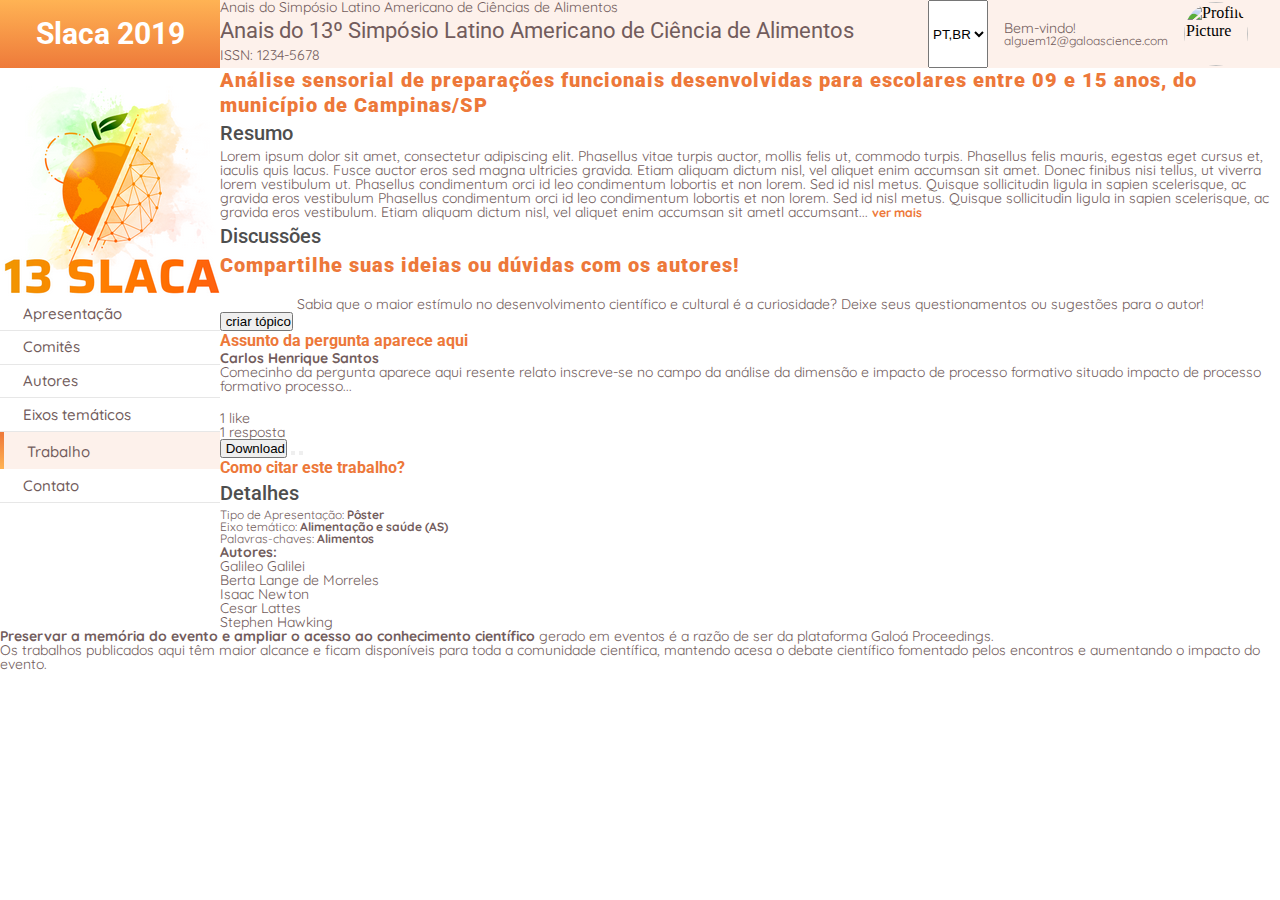
==== side.html @ 5ee7acf3 "Html ready" ====
<html lang="pt">
<head>
    <meta charset="UTF-8">
    <meta http-equiv="X-UA-Compatible" content="IE=edge">
    <meta name="viewport" content="width=device-width, initial-scale=1.0">
    <link rel="stylesheet" href="style.css" type="text/css">
    <link rel="stylesheet" href="reset.css" type="text/css">
    <title>Chuva</title>
</head>
    <body>
        <section id="principal">
            <section id="side-navigation">
                <div id="logo-section">
                    <h1>Slaca 2019</h1>
                </div>
                <div>
                    <img src="slaca.png" alt="">
                </div>
                <ul id="links">
                    <li>Apresentação</li>
                    <li>Comitês</li>
                    <li>Autores</li>
                    <li>Eixos temáticos</li>
                    <li class="active">Trabalho</li>
                    <li>Contato</li>
                </ul>
            </section>

            <section>
                <nav>
                    <div>
                        <p class="grey-text">Anais do Simpósio Latino Americano de Ciências de Alimentos</p>
                        <h4 id="grey-title">Anais do 13º Simpósio Latino Americano de Ciência de Alimentos </h4>
                        <p class="grey-text">ISSN: 1234-5678</p>
                    </div>
                    <div id="user-info-section">
                        <select name="language-picker">
                            <option lang="pt" value="portuguese" selected>PT,BR</option>
                        </select>
                        <div id="infos">
                            <div>
                                <p class="grey-text">Bem-vindo!</p>
                                <small class="grey-text">alguem12@galoascience.com</small>
                            </div>
                            <div id="circle-image">
                                <img src="https://s3-alpha-sig.figma.com/img/dd4d/7489/333e944668ee350c3f8ececc8f76b048?Expires=1652659200&Signature=RCFaG8rIHKudk1LD6th6hBcn~X1WgyEE9TH0EqgZoF48ToDa0~J83BzKD5HPuqg1~KaNVWSqBkyva5I3sfF5PxCGH5B~xmxQ2IVZ1B1LKY2iM2a1AMV6XFd1gkvVTqZ2ppUhvpx3GzUxaCPKJvr4rSSzP-p-msGPECpuj5y-3YnkxJAizdBmgZj8U2qpencqKk9C47RmZqo97eRrS3S3TBZnRIRaUnsLslokS05nYxHWKmu~3ui791wq192YRaHtxypFul2NJ~AzRrC1VV6g6JtFsfOgRLnKmL~5ZGyH4k-FDtWwi1Kz9bkM~YOTTIiRC0tS1gxhKQvBam-wLzNWdg__&Key-Pair-Id=APKAINTVSUGEWH5XD5UA" alt="Profile Picture">
                            </div>
                        </div>
                </nav>

                <div>
                    <div>
                        <h2 class="orange-title">Análise sensorial de preparações funcionais desenvolvidas para escolares entre 09 e 15 anos, do município de Campinas/SP </h2>
                        <img src="https://s3-alpha-sig.figma.com/img/5bfb/31cb/42637d3b5568ea4df9235ef41b8fbf5b?Expires=1652659200&Signature=bIimAgO9sM8c5Ao~BZ5QmlGsdFzofyASsxr2kg1~Ow8Ftk96WzGRBrRIrTyOg91Gpg1Snb2BAoHhdidbtYNhFkmpvrMM328KKvy5Ursnh45Ah5PmCYs2LAKT1~zkpzAFg4sC6F0RpvaMnOTsy36Q5fD4OnFmc0C9CSqI9EeqJzS0QJjyOZwWQCYvgDs5YDy7im2WYgPfkhr6shGxy43gZxwcKU2-GasWmyEKr4v3J71Rq9rfQJx08GDDwKSaf8q16pIWdD4~xxpH6lY3GE-za81oAPcwx4NgvT2LC59vY2PdJ8ZtnHU98xJKhxwGp10ENDAeQuhbuRmDfapHCWAZMw__&Key-Pair-Id=APKAINTVSUGEWH5XD5UA" alt="">
                    </div>
                    <div id="resume-component">
                        <div>
                            <h3 class="big-grey-text">Resumo</h3>
                        </div>
                        <p class="grey-text">Lorem ipsum dolor sit amet, consectetur adipiscing elit. Phasellus vitae turpis auctor, mollis felis ut, commodo turpis. Phasellus felis mauris, egestas eget cursus et, iaculis quis lacus. Fusce auctor eros sed magna ultricies gravida. Etiam aliquam dictum nisl, vel aliquet enim accumsan sit amet. Donec finibus nisi tellus, ut viverra lorem vestibulum ut.  Phasellus condimentum orci id leo condimentum lobortis et non lorem. Sed id nisl metus. Quisque sollicitudin ligula in sapien scelerisque, ac gravida eros vestibulum Phasellus condimentum orci id leo condimentum lobortis et non lorem. Sed id nisl metus. Quisque sollicitudin ligula in sapien scelerisque, ac gravida eros vestibulum.  Etiam aliquam dictum nisl, vel aliquet enim accumsan sit ametl accumsant... <strong id="see-more">ver mais</strong></p>
                    </div>
                    <div id="discussion-component">
                        <div>
                            <h3 class="big-grey-text">Discussões</h3>
                        </div>
                        <div>
                            <h2 class="orange-title">Compartilhe suas ideias ou dúvidas com os autores!</h2>
                            <div>
                                <img src="" alt="">
                                <img src="" alt="">
                                <img src="" alt="">
                            </div>
                            <p class="grey-text">Sabia que o maior estímulo no desenvolvimento científico e cultural é a curiosidade? Deixe seus questionamentos ou sugestões para o autor!</p>
                        </div>
                        <button>
                            <img src="" alt="">
                            criar tópico
                        </button>
                    </div>
                    <div>
                        <h2 class="orange-text">Assunto da pergunta aparece aqui</h2>
                        <strong class="grey-text bold">Carlos Henrique Santos</strong>
                        <p class="grey-text">Comecinho da pergunta aparece aqui resente relato inscreve-se no campo da análise da dimensão e impacto de processo formativo situado impacto de processo formativo processo...</p>
                        <div>
                            <img src="" alt="">
                            <img src="" alt="">
                            <p class="grey-text">1 like</p>
                            <p class="grey-text">1 resposta</p>
                        </div>
                    </div>
                </div>

                <div>
                    <div>
                        <button>
                            <img src="" alt="">
                            Download
                        </button>
                        <button><img src="" alt=""></button>
                        <button><img src="" alt=""></button>
                    </div>
                    <h6 class="orange-text">Como citar este trabalho?</h6>
                    <div id="details-component">
                        <div>
                            <h2 class="big-grey-text">Detalhes</h2>
                        </div>
                        <div>
                            <p class="grey-text small">Tipo de Apresentação: <strong>Pôster</strong></p>
                            <p class="grey-text small">Eixo temático: <strong>Alimentação e saúde (AS)</strong></p>
                            <p class="grey-text small">Palavras-chaves: <strong>Alimentos</strong></p>
                            <h5 class="grey-text bold">Autores:</h5>
                            <p class="grey-text">Galileo Galilei</p>
                            <p class="grey-text">Berta Lange  de Morreles</p>
                            <p class="grey-text">Isaac Newton</p>
                            <p class="grey-text">Cesar Lattes</p>
                            <p class="grey-text">Stephen Hawking</p>
                        </div>
                    </div>
                </div>

            </section>

        </section>

        <footer>
            <div>
                <div>
                    <img src="" alt="">
                </div>
                <div>
                    <p class="grey-text"><strong>Preservar a memória do evento e ampliar o acesso ao conhecimento científico</strong> gerado em eventos é a razão de ser da plataforma Galoá Proceedings.</p>
                    <p class="grey-text">Os trabalhos publicados aqui têm maior alcance e ficam disponíveis para toda a comunidade científica, mantendo acesa o debate científico fomentado pelos encontros e aumentando o impacto  do evento.</p>
                </div>
            </div>
        </footer>

    </body>
</html>
---- style.css ----
@import url("https://fonts.googleapis.com/css2?family=Roboto:wght@300;400;500;700;900&display=swap");
@import url("https://fonts.googleapis.com/css2?family=Quicksand:wght@300;400;500;700;900&display=swap");
* {
  margin: 0;
  padding: 0;
  -webkit-box-sizing: border-box;
          box-sizing: border-box;
}

#grey-title {
  font-family: "Roboto", sans-serif;
  font-weight: 400;
  font-size: 1.375em;
  line-height: 1.5625em;
  color: #725C5C;
}

.orange-title {
  font-family: "Roboto", sans-serif;
  font-weight: 900;
  font-size: 1.25em;
  line-height: 125%;
  color: #ED7839;
  letter-spacing: 0.05em;
}

.orange-text {
  font-family: "Roboto", sans-serif;
  font-weight: 700;
  font-size: 1em;
  line-height: 1.25em;
  color: #ED7839;
}

.grey-text {
  font-family: "Quicksand", sans-serif;
  font-weight: 400;
  font-size: 0.875em;
  line-height: 1em;
  color: #725C5C;
}

.bold {
  font-weight: 700;
}

.small {
  font-size: 0.75em;
}

.big-grey-text {
  font-family: "Roboto", sans-serif;
  font-weight: 500;
  font-size: 1.25em;
  line-height: 1.5625em;
  color: #4E4E4E;
}

#see-more {
  font-family: "Quicksand", sans-serif;
  font-weight: 700;
  font-size: 0.875em;
  line-height: 1.3125em;
  color: #ED7839;
}

#discussion-component p {
  line-height: 1.1875em;
  text-align: center;
}

#logo-section {
  display: -webkit-box;
  display: -ms-flexbox;
  display: flex;
  -webkit-box-pack: center;
      -ms-flex-pack: center;
          justify-content: center;
  -webkit-box-align: center;
      -ms-flex-align: center;
          align-items: center;
  width: 13.75em;
  height: 4.25em;
  background: #ffb354;
  background: -webkit-gradient(linear, left top, left bottom, from(#ffb354), to(#ee7a3a));
  background: linear-gradient(180deg, #ffb354 0%, #ee7a3a 100%);
  padding: 0 1.5em;
}

#logo-section h1 {
  font-family: "Roboto", sans-serif;
  font-weight: 700;
  font-size: 1.875em;
  line-height: 2.1875em;
  color: #fff;
}

nav {
  display: -webkit-box;
  display: -ms-flexbox;
  display: flex;
  -webkit-box-pack: justify;
      -ms-flex-pack: justify;
          justify-content: space-between;
  height: 4.25em;
  padding-right: 2em;
  background: #FDF1EB;
}

nav #user-info-section {
  display: -webkit-box;
  display: -ms-flexbox;
  display: flex;
}

nav #user-info-section #infos {
  display: -webkit-box;
  display: -ms-flexbox;
  display: flex;
  -webkit-box-align: center;
      -ms-flex-align: center;
          align-items: center;
}

nav #user-info-section #infos div:first-child {
  margin: 0 1em;
}

nav #user-info-section small {
  font-size: 0.75em;
  line-height: 0.9375em;
}

#principal {
  display: -webkit-box;
  display: -ms-flexbox;
  display: flex;
}

#side-navigation {
  display: -webkit-box;
  display: -ms-flexbox;
  display: flex;
  -webkit-box-orient: vertical;
  -webkit-box-direction: normal;
      -ms-flex-direction: column;
          flex-direction: column;
  width: 13.75em;
}

#side-navigation #links {
  display: -webkit-box;
  display: -ms-flexbox;
  display: flex;
  -webkit-box-orient: vertical;
  -webkit-box-direction: normal;
      -ms-flex-direction: column;
          flex-direction: column;
}

#side-navigation #links li {
  font-family: "Quicksand", sans-serif;
  font-weight: 500;
  font-size: 0.9375em;
  line-height: 1.1875em;
  color: #725C5C;
  border-bottom: 0.125em solid #E7E7E7;
  padding-top: .5em;
  padding-bottom: .5em;
  padding-left: 1.5em;
  cursor: pointer;
}

#side-navigation #links .active {
  border-left-width: 0.3125em;
  border-right-width: 0;
  border-style: solid;
  -o-border-image: linear-gradient(to top, #ffb354, #ee7a3a) 1 100%;
     border-image: -webkit-gradient(linear, left bottom, left top, from(#ffb354), to(#ee7a3a)) 1 100%;
     border-image: linear-gradient(to top, #ffb354, #ee7a3a) 1 100%;
  background: #FDF1EB;
}

#circle-image img {
  width: 4em;
  height: 4em;
  border-radius: 50%;
}
/*# sourceMappingURL=style.css.map */
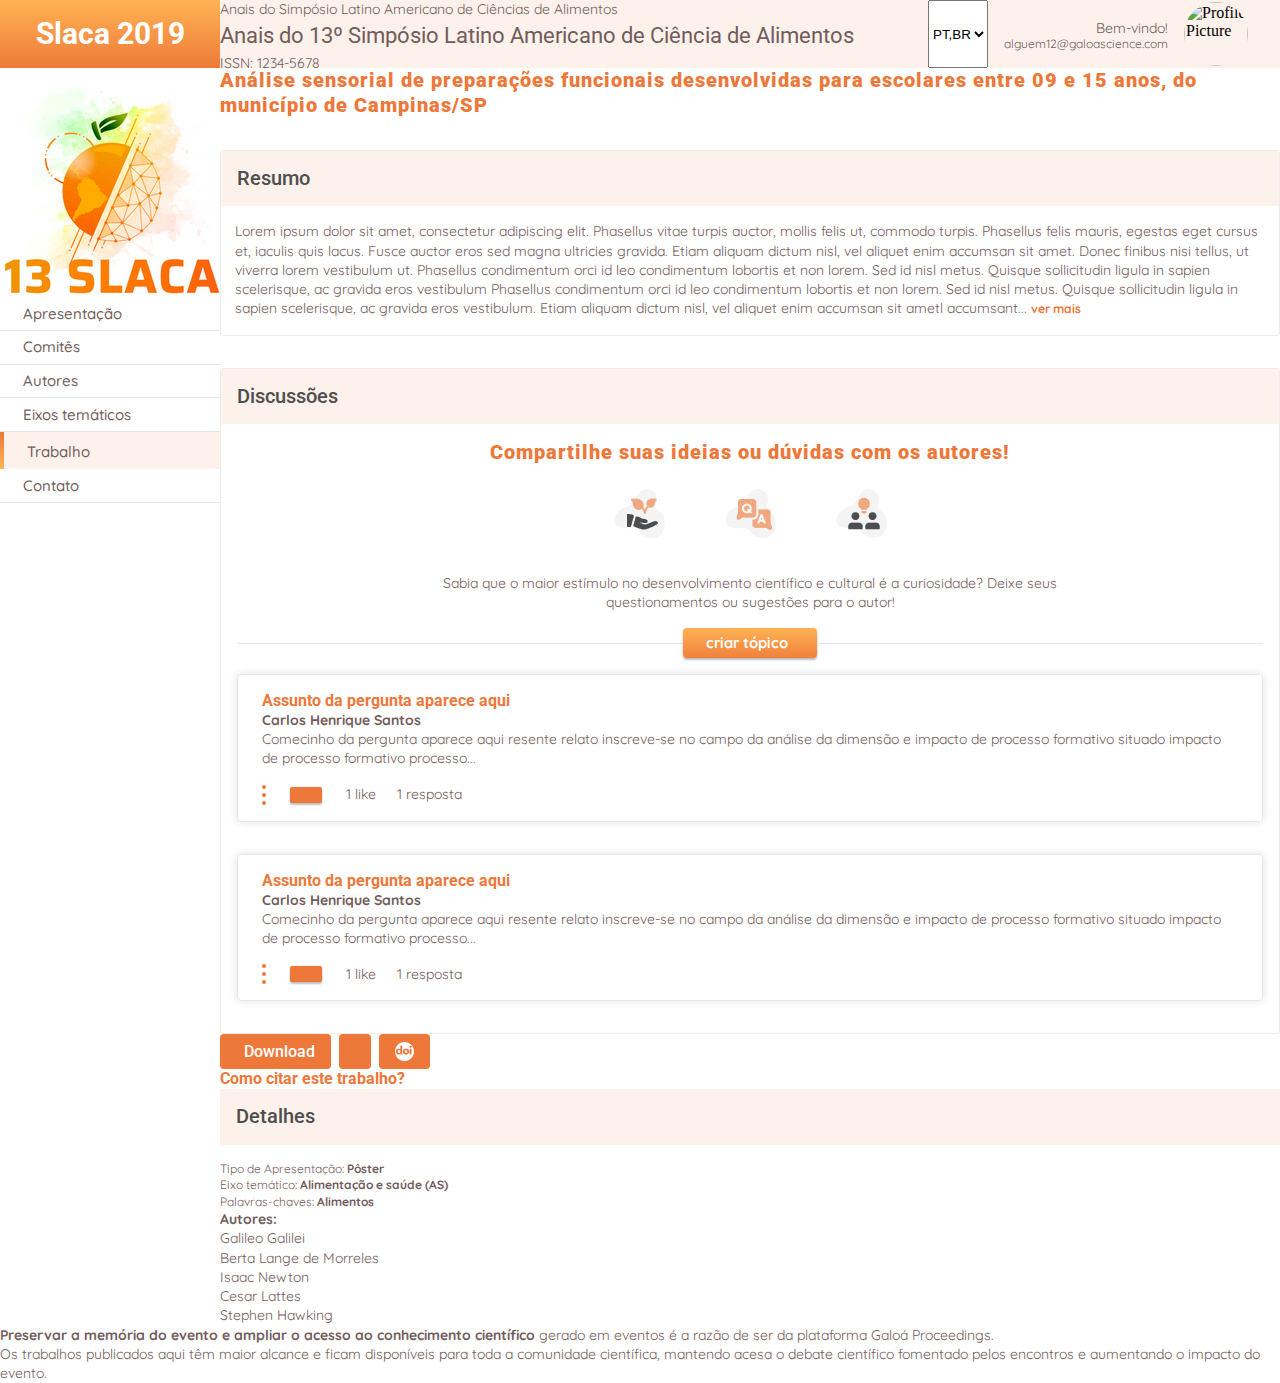
==== commit c332dd29: "Images" ====
--- a/side.html
+++ b/side.html
@@ -5,6 +5,7 @@
     <meta name="viewport" content="width=device-width, initial-scale=1.0">
     <link rel="stylesheet" href="style.css" type="text/css">
     <link rel="stylesheet" href="reset.css" type="text/css">
+    <script src="https://kit.fontawesome.com/a374591c01.js" crossorigin="anonymous"></script>
     <title>Chuva</title>
 </head>
     <body>
@@ -48,72 +49,100 @@
                         </div>
                 </nav>
 
-                <div>
+                <div id="body-section">
                     <div>
-                        <h2 class="orange-title">Análise sensorial de preparações funcionais desenvolvidas para escolares entre 09 e 15 anos, do município de Campinas/SP </h2>
-                        <img src="https://s3-alpha-sig.figma.com/img/5bfb/31cb/42637d3b5568ea4df9235ef41b8fbf5b?Expires=1652659200&Signature=bIimAgO9sM8c5Ao~BZ5QmlGsdFzofyASsxr2kg1~Ow8Ftk96WzGRBrRIrTyOg91Gpg1Snb2BAoHhdidbtYNhFkmpvrMM328KKvy5Ursnh45Ah5PmCYs2LAKT1~zkpzAFg4sC6F0RpvaMnOTsy36Q5fD4OnFmc0C9CSqI9EeqJzS0QJjyOZwWQCYvgDs5YDy7im2WYgPfkhr6shGxy43gZxwcKU2-GasWmyEKr4v3J71Rq9rfQJx08GDDwKSaf8q16pIWdD4~xxpH6lY3GE-za81oAPcwx4NgvT2LC59vY2PdJ8ZtnHU98xJKhxwGp10ENDAeQuhbuRmDfapHCWAZMw__&Key-Pair-Id=APKAINTVSUGEWH5XD5UA" alt="">
-                    </div>
-                    <div id="resume-component">
                         <div>
-                            <h3 class="big-grey-text">Resumo</h3>
+                            <h2 class="orange-title">Análise sensorial de preparações funcionais desenvolvidas para escolares entre 09 e 15 anos, do município de Campinas/SP </h2>
+                            <img src="https://s3-alpha-sig.figma.com/img/5bfb/31cb/42637d3b5568ea4df9235ef41b8fbf5b?Expires=1652659200&Signature=bIimAgO9sM8c5Ao~BZ5QmlGsdFzofyASsxr2kg1~Ow8Ftk96WzGRBrRIrTyOg91Gpg1Snb2BAoHhdidbtYNhFkmpvrMM328KKvy5Ursnh45Ah5PmCYs2LAKT1~zkpzAFg4sC6F0RpvaMnOTsy36Q5fD4OnFmc0C9CSqI9EeqJzS0QJjyOZwWQCYvgDs5YDy7im2WYgPfkhr6shGxy43gZxwcKU2-GasWmyEKr4v3J71Rq9rfQJx08GDDwKSaf8q16pIWdD4~xxpH6lY3GE-za81oAPcwx4NgvT2LC59vY2PdJ8ZtnHU98xJKhxwGp10ENDAeQuhbuRmDfapHCWAZMw__&Key-Pair-Id=APKAINTVSUGEWH5XD5UA" alt="">
                         </div>
-                        <p class="grey-text">Lorem ipsum dolor sit amet, consectetur adipiscing elit. Phasellus vitae turpis auctor, mollis felis ut, commodo turpis. Phasellus felis mauris, egestas eget cursus et, iaculis quis lacus. Fusce auctor eros sed magna ultricies gravida. Etiam aliquam dictum nisl, vel aliquet enim accumsan sit amet. Donec finibus nisi tellus, ut viverra lorem vestibulum ut.  Phasellus condimentum orci id leo condimentum lobortis et non lorem. Sed id nisl metus. Quisque sollicitudin ligula in sapien scelerisque, ac gravida eros vestibulum Phasellus condimentum orci id leo condimentum lobortis et non lorem. Sed id nisl metus. Quisque sollicitudin ligula in sapien scelerisque, ac gravida eros vestibulum.  Etiam aliquam dictum nisl, vel aliquet enim accumsan sit ametl accumsant... <strong id="see-more">ver mais</strong></p>
-                    </div>
-                    <div id="discussion-component">
-                        <div>
-                            <h3 class="big-grey-text">Discussões</h3>
+                        <div class="topic-container">
+                            <div class="title-background">
+                                <h3 class="big-grey-text">Resumo</h3>
+                            </div>
+                            <p class="grey-text resume-padding">Lorem ipsum dolor sit amet, consectetur adipiscing elit. Phasellus vitae turpis auctor, mollis felis ut, commodo turpis. Phasellus felis mauris, egestas eget cursus et, iaculis quis lacus. Fusce auctor eros sed magna ultricies gravida. Etiam aliquam dictum nisl, vel aliquet enim accumsan sit amet. Donec finibus nisi tellus, ut viverra lorem vestibulum ut.  Phasellus condimentum orci id leo condimentum lobortis et non lorem. Sed id nisl metus. Quisque sollicitudin ligula in sapien scelerisque, ac gravida eros vestibulum Phasellus condimentum orci id leo condimentum lobortis et non lorem. Sed id nisl metus. Quisque sollicitudin ligula in sapien scelerisque, ac gravida eros vestibulum.  Etiam aliquam dictum nisl, vel aliquet enim accumsan sit ametl accumsant... <strong id="see-more">ver mais</strong></p>
                         </div>
-                        <div>
-                            <h2 class="orange-title">Compartilhe suas ideias ou dúvidas com os autores!</h2>
+                        <div class="topic-container discussion">
+                            <div class="title-background">
+                                <h3 class="big-grey-text">Discussões</h3>
+                            </div>
                             <div>
-                                <img src="" alt="">
-                                <img src="" alt="">
-                                <img src="" alt="">
+                                <h2 class="orange-title">Compartilhe suas ideias ou dúvidas com os autores!</h2>
+                                <div id="share-images">
+                                    <img src="icone1.png" alt="">
+                                    <img src="icone2.png" alt="">
+                                    <img src="icone3.png" alt="">
+                                </div>
+                                <p class="grey-text">Sabia que o maior estímulo no desenvolvimento científico e cultural é a curiosidade? Deixe seus questionamentos ou sugestões para o autor!</p>
                             </div>
-                            <p class="grey-text">Sabia que o maior estímulo no desenvolvimento científico e cultural é a curiosidade? Deixe seus questionamentos ou sugestões para o autor!</p>
-                        </div>
-                        <button>
-                            <img src="" alt="">
-                            criar tópico
-                        </button>
-                    </div>
-                    <div>
-                        <h2 class="orange-text">Assunto da pergunta aparece aqui</h2>
-                        <strong class="grey-text bold">Carlos Henrique Santos</strong>
-                        <p class="grey-text">Comecinho da pergunta aparece aqui resente relato inscreve-se no campo da análise da dimensão e impacto de processo formativo situado impacto de processo formativo processo...</p>
-                        <div>
-                            <img src="" alt="">
-                            <img src="" alt="">
-                            <p class="grey-text">1 like</p>
-                            <p class="grey-text">1 resposta</p>
+                            <div id="button-divider">
+                                <div></div>
+                                <button>
+                                    <i class="fa-solid fa-plus icon" style="margin-right: .5em;"></i>
+                                    criar tópico
+                                </button>
+                                <div></div>
+                            </div>
+
+                            <div class="ask-box">
+                                <h2 class="orange-text">Assunto da pergunta aparece aqui</h2>
+                                <strong class="grey-text bold">Carlos Henrique Santos</strong>
+                                <p class="grey-text">Comecinho da pergunta aparece aqui resente relato inscreve-se no campo da análise da dimensão e impacto de processo formativo situado impacto de processo formativo processo...</p>
+                                <div class="actions-buttons">
+                                    <div class="dots">
+                                        <div></div>
+                                        <div></div>
+                                        <div></div>
+                                    </div>
+                                    <button class="orange-button shadow"><i class="fa-solid fa-heart icon"></i></button>
+                                    <p class="grey-text">1 like</p>
+                                    <p class="grey-text">1 resposta</p>
+                                </div>
+                            </div>
+
+                            <div class="ask-box">
+                                <h2 class="orange-text">Assunto da pergunta aparece aqui</h2>
+                                <strong class="grey-text bold">Carlos Henrique Santos</strong>
+                                <p class="grey-text">Comecinho da pergunta aparece aqui resente relato inscreve-se no campo da análise da dimensão e impacto de processo formativo situado impacto de processo formativo processo...</p>
+                                <div class="actions-buttons">
+                                    <div class="dots">
+                                        <div></div>
+                                        <div></div>
+                                        <div></div>
+                                    </div>
+                                    <button class="orange-button shadow"><i class="fa-solid fa-heart icon"></i></button>
+                                    <p class="grey-text">1 like</p>
+                                    <p class="grey-text">1 resposta</p>
+                                </div>
+                            </div>
+
                         </div>
                     </div>
-                </div>
 
-                <div>
-                    <div>
-                        <button>
-                            <img src="" alt="">
-                            Download
-                        </button>
-                        <button><img src="" alt=""></button>
-                        <button><img src="" alt=""></button>
-                    </div>
-                    <h6 class="orange-text">Como citar este trabalho?</h6>
-                    <div id="details-component">
+                    <div id="details-section">
                         <div>
-                            <h2 class="big-grey-text">Detalhes</h2>
+                            <button class="orange-button">
+                                <i class="fa-solid fa-download icon" style="margin-right: .5em;"></i>
+                                Download
+                            </button>
+                            <button class="orange-button"><i class="fa-solid fa-star icon"></i></button>
+                            <button class="orange-button"><img src="doi.png" alt=""></button>
                         </div>
-                        <div>
-                            <p class="grey-text small">Tipo de Apresentação: <strong>Pôster</strong></p>
-                            <p class="grey-text small">Eixo temático: <strong>Alimentação e saúde (AS)</strong></p>
-                            <p class="grey-text small">Palavras-chaves: <strong>Alimentos</strong></p>
-                            <h5 class="grey-text bold">Autores:</h5>
-                            <p class="grey-text">Galileo Galilei</p>
-                            <p class="grey-text">Berta Lange  de Morreles</p>
-                            <p class="grey-text">Isaac Newton</p>
-                            <p class="grey-text">Cesar Lattes</p>
-                            <p class="grey-text">Stephen Hawking</p>
+                        <h6 class="orange-text">Como citar este trabalho?</h6>
+                        <div id="details-component">
+                            <div class="title-background">
+                                <h2 class="big-grey-text">Detalhes</h2>
+                            </div>
+                            <div>
+                                <p class="grey-text small">Tipo de Apresentação: <strong>Pôster</strong></p>
+                                <p class="grey-text small">Eixo temático: <strong>Alimentação e saúde (AS)</strong></p>
+                                <p class="grey-text small">Palavras-chaves: <strong>Alimentos</strong></p>
+                                <h5 class="grey-text bold">Autores:</h5>
+                                <p class="grey-text">Galileo Galilei</p>
+                                <p class="grey-text">Berta Lange  de Morreles</p>
+                                <p class="grey-text">Isaac Newton</p>
+                                <p class="grey-text">Cesar Lattes</p>
+                                <p class="grey-text">Stephen Hawking</p>
+                            </div>
                         </div>
                     </div>
                 </div>
--- a/style.css
+++ b/style.css
@@ -36,7 +36,7 @@
   font-family: "Quicksand", sans-serif;
   font-weight: 400;
   font-size: 0.875em;
-  line-height: 1em;
+  line-height: 1.375em;
   color: #725C5C;
 }
 
@@ -123,12 +123,206 @@
 }
 
 nav #user-info-section #infos div:first-child {
+  display: -webkit-box;
+  display: -ms-flexbox;
+  display: flex;
+  -webkit-box-orient: vertical;
+  -webkit-box-direction: normal;
+      -ms-flex-direction: column;
+          flex-direction: column;
+  -webkit-box-align: end;
+      -ms-flex-align: end;
+          align-items: flex-end;
   margin: 0 1em;
 }
 
 nav #user-info-section small {
   font-size: 0.75em;
   line-height: 0.9375em;
+}
+
+.title-background {
+  background: #FDF1EB;
+  padding: 0.75em 1em;
+  margin-bottom: 1em;
+}
+
+.topic-container {
+  display: -webkit-box;
+  display: -ms-flexbox;
+  display: flex;
+  -webkit-box-orient: vertical;
+  -webkit-box-direction: normal;
+      -ms-flex-direction: column;
+          flex-direction: column;
+  border: 0.0625em solid #ECECEC;
+  border-radius: 0.1875em;
+  padding-bottom: 1em;
+  margin-top: 2em;
+}
+
+.topic-container .resume-padding {
+  padding: 0 1em;
+}
+
+.discussion div:nth-child(2) {
+  -ms-flex-item-align: center;
+      -ms-grid-row-align: center;
+      align-self: center;
+  text-align: center;
+  max-width: 40em;
+}
+
+.discussion #share-images {
+  margin-top: 1.5em;
+  margin-bottom: 2em;
+}
+
+.discussion #share-images img:nth-child(2) {
+  margin: 0 3.5em;
+}
+
+.discussion #button-divider {
+  width: 100%;
+  display: -webkit-box;
+  display: -ms-flexbox;
+  display: flex;
+  -webkit-box-align: center;
+      -ms-flex-align: center;
+          align-items: center;
+  -ms-flex-item-align: center;
+      align-self: center;
+  padding: 0 1em;
+  margin-top: 1em;
+}
+
+.discussion #button-divider button {
+  min-width: 9em;
+  display: -webkit-box;
+  display: -ms-flexbox;
+  display: flex;
+  -webkit-box-align: center;
+      -ms-flex-align: center;
+          align-items: center;
+  background: -webkit-gradient(linear, left top, left bottom, from(#FEB254), to(#F0813D));
+  background: linear-gradient(180deg, #FEB254 0%, #F0813D 100%);
+  -webkit-box-shadow: 0px 0px 2px rgba(0, 0, 0, 0.12), 0px 2px 2px rgba(0, 0, 0, 0.24);
+          box-shadow: 0px 0px 2px rgba(0, 0, 0, 0.12), 0px 2px 2px rgba(0, 0, 0, 0.24);
+  border: none;
+  border-radius: .25em;
+  outline: none;
+  padding: .5em 1em;
+  font-size: .925em;
+  color: #fff;
+  line-height: 1em;
+  font-weight: 700;
+  font-family: 'Quicksand', sans-serif;
+  cursor: pointer;
+}
+
+.discussion #button-divider div:first-child, .discussion #button-divider div:last-child {
+  width: 100%;
+  height: 1px;
+  background: #E7E7E7;
+}
+
+.discussion .ask-box {
+  margin: 1em 1em;
+  padding: 1em 1.5em;
+  border: 0.0625em solid #E7E7E7;
+  border-radius: .25em;
+  -webkit-box-shadow: 0px 0px 8px rgba(0, 0, 0, 0.12);
+          box-shadow: 0px 0px 8px rgba(0, 0, 0, 0.12);
+}
+
+.discussion .ask-box strong {
+  padding-top: .25em;
+  padding-bottom: .5em;
+}
+
+.discussion .ask-box .actions-buttons {
+  display: -webkit-box;
+  display: -ms-flexbox;
+  display: flex;
+  -webkit-box-align: center;
+      -ms-flex-align: center;
+          align-items: center;
+  margin-top: 1em;
+}
+
+.discussion .ask-box .actions-buttons p:last-child {
+  padding-left: 1.5em;
+}
+
+.discussion .ask-box .actions-buttons .dots {
+  display: -webkit-box;
+  display: -ms-flexbox;
+  display: flex;
+  -webkit-box-orient: vertical;
+  -webkit-box-direction: normal;
+      -ms-flex-direction: column;
+          flex-direction: column;
+}
+
+.discussion .ask-box .actions-buttons .dots div {
+  background: #ED7839;
+  width: .25em;
+  height: .25em;
+  border-radius: 50%;
+}
+
+.discussion .ask-box .actions-buttons .dots div:nth-child(2) {
+  margin: .25em 0;
+}
+
+.discussion .ask-box .actions-buttons .shadow {
+  -webkit-box-shadow: 0px 0px 2px rgba(0, 0, 0, 0.12), 0px 2px 2px rgba(0, 0, 0, 0.24);
+          box-shadow: 0px 0px 2px rgba(0, 0, 0, 0.12), 0px 2px 2px rgba(0, 0, 0, 0.24);
+  border-radius: .125em;
+  margin: 0 1.5em;
+}
+
+.body-section {
+  display: -webkit-box;
+  display: -ms-flexbox;
+  display: flex;
+}
+
+.orange-button {
+  display: -webkit-box;
+  display: -ms-flexbox;
+  display: flex;
+  -webkit-box-align: center;
+      -ms-flex-align: center;
+          align-items: center;
+  font-size: 1em;
+  color: #fff;
+  line-height: 1.0675em;
+  font-weight: 500;
+  font-family: 'Roboto', sans-serif;
+  background: #ED7839;
+  border: none;
+  border-radius: .25em;
+  outline: none;
+  padding: .5em 1em;
+  cursor: pointer;
+}
+
+.icon {
+  color: #fff;
+  font-size: 1em;
+  line-height: 1.375em;
+  letter-spacing: 0.01em;
+}
+
+#details-section div:first-child {
+  display: -webkit-box;
+  display: -ms-flexbox;
+  display: flex;
+}
+
+#details-section div:first-child button:nth-child(2) {
+  margin: 0 .5em;
 }
 
 #principal {
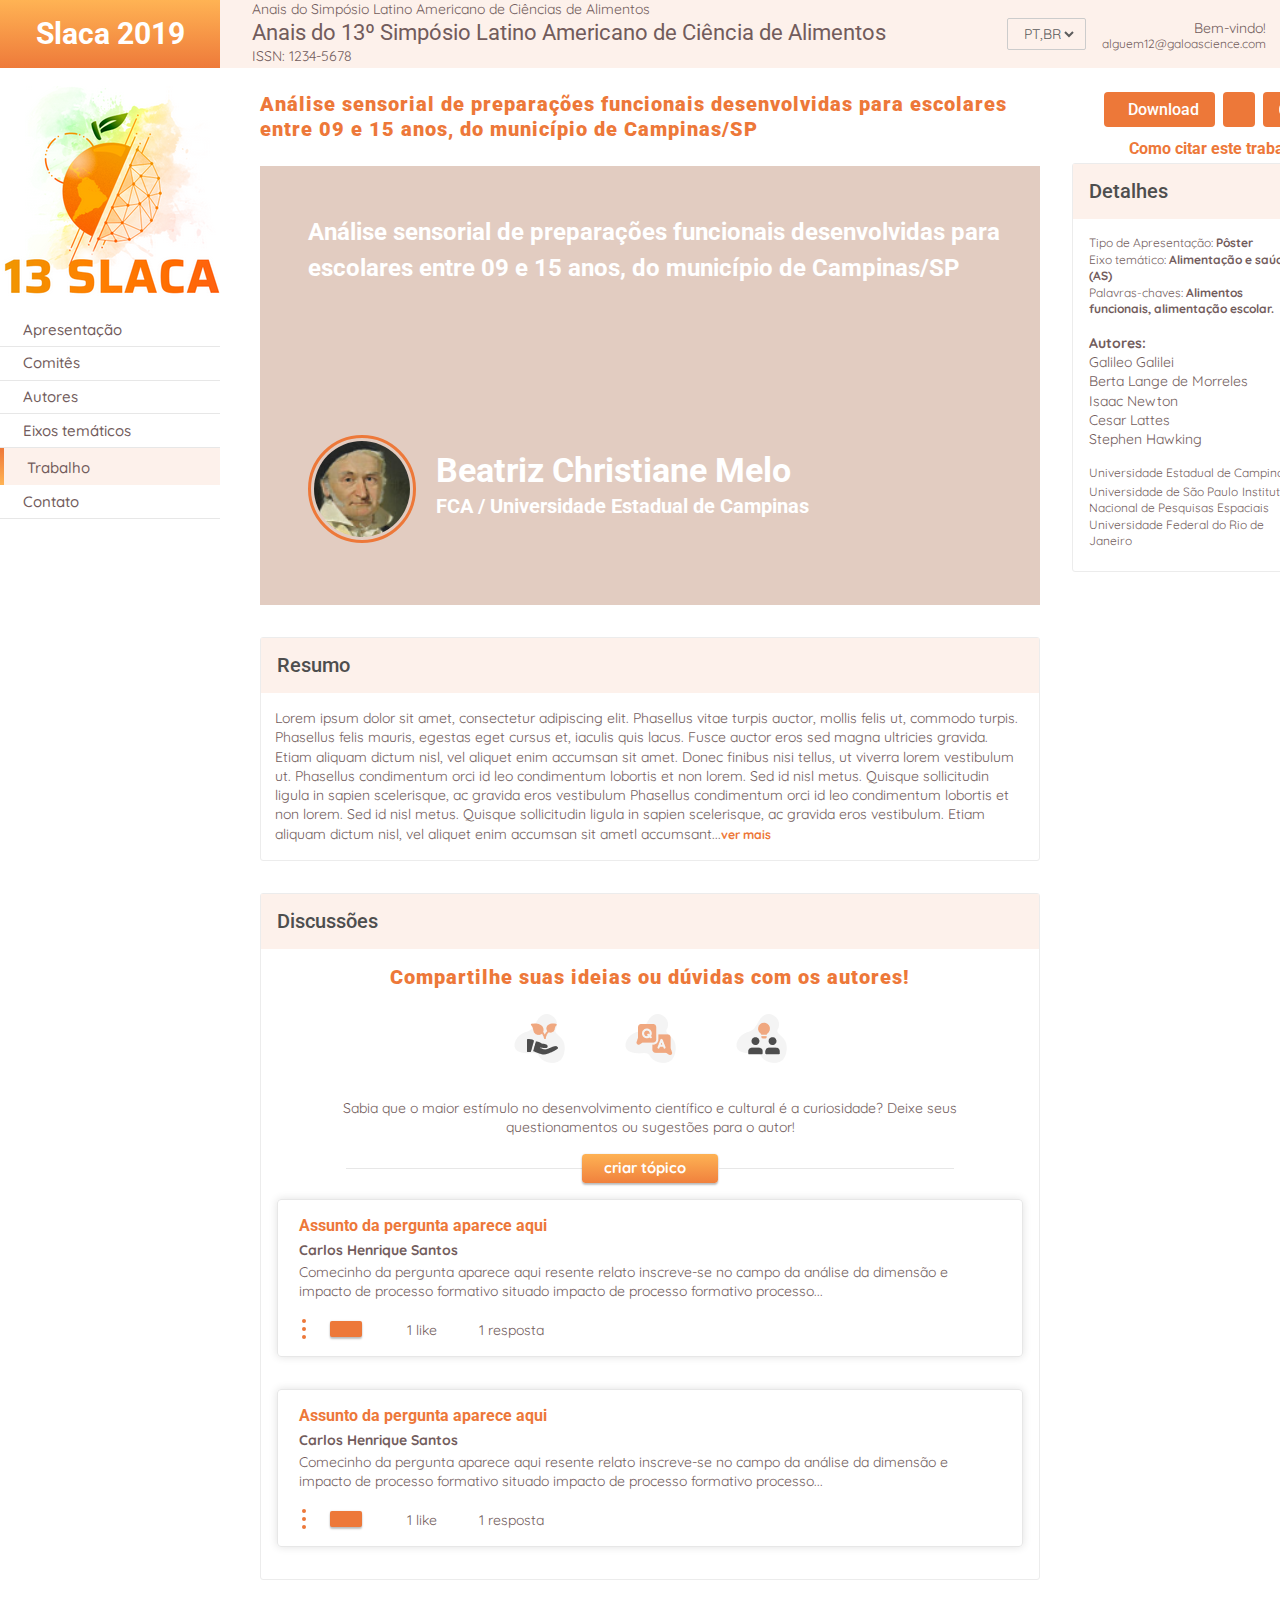
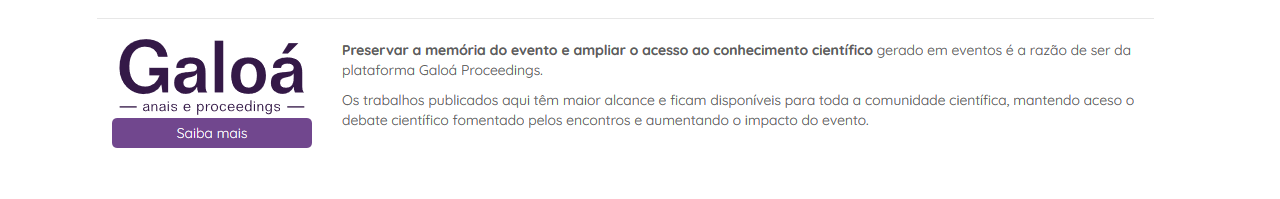
==== commit 0e0a08a5: "Styles almost done" ====
--- a/side.html
+++ b/side.html
@@ -6,6 +6,41 @@
     <link rel="stylesheet" href="style.css" type="text/css">
     <link rel="stylesheet" href="reset.css" type="text/css">
     <script src="https://kit.fontawesome.com/a374591c01.js" crossorigin="anonymous"></script>
+    <script>
+        function showMore(){
+            document.getElementById('more').innerText = `Lorem ipsum dolor sit amet, consectetur adipiscing elit. Phasellus vitae turpis auctor, mollis felis ut, commodo turpis. Phasellus felis mauris, egestas eget cursus et, iaculis quis lacus. Fusce auctor eros sed magna ultricies gravida. Etiam aliquam dictum nisl, vel aliquet enim accumsan sit amet. Donec finibus nisi tellus, ut viverra lorem vestibulum ut. Phasellus condimentum orci id leo condimentum lobortis et non lorem. Sed id nisl metus. Quisque sollicitudin ligula in sapien scelerisque, ac gravida eros vestibulum.
+
+            Fusce vitae luctus dui. Donec id euismod mauris, in volutpat urna. Proin dapibus consequat feugiat. Proin dictum justo arcu, quis vestibulum augue lacinia quis. Sed dignissim dui nulla, ut faucibus mauris sodales id. Aliquam erat volutpat. Maecenas dolor enim, tincidunt id elit non, suscipit interdum turpis. Etiam finibus urna libero, eget interdum eros volutpat ullamcorper. Pellentesque et pretium lorem. Aenean interdum quis diam ac porttitor. Cras nec ipsum pulvinar, pharetra libero non, ornare enim. Etiam in laoreet odio.
+
+            Nam eget tristique elit, at fermentum tellus. Mauris scelerisque ligula id eleifend feugiat. Donec eleifend vehicula sem nec dapibus. Integer scelerisque neque dui, in lacinia erat molestie eu. Phasellus maximus dui eget lacus porta tempor. Ut ex nibh, dignissim quis purus semper, efficitur facilisis turpis. Praesent blandit elementum ultricies. Aliquam sit amet enim sit amet nulla pulvinar lobortis consectetur non odio. Phasellus at lacus hendrerit, vulputate nisi sit amet, viverra mauris. Etiam eu scelerisque orci. Quisque sagittis, mi vitae pharetra iaculis, orci elit eleifend massa, eu posuere mauris odio id odio. Morbi eu libero luctus, consectetur lorem vel, interdum sapien. Aenean in porta arcu. Maecenas eu maximus massa.
+
+            Praesent velit dolor, dignissim sed quam ac, efficitur porta justo. Pellentesque porta pharetra felis ut hendrerit. Nulla facilisi. Aliquam erat volutpat. Nunc sit amet faucibus quam. Maecenas dapibus luctus dolor at viverra. Duis nec fringilla libero. Duis risus nibh, viverra ac orci nec, iaculis dictum sem. Aliquam at malesuada arcu. Aliquam erat volutpat. Donec varius ipsum purus, ut vehicula purus placerat vitae. Lorem ipsum dolor sit amet, consectetur adipiscing elit. `
+        }
+        function newTopic(){
+            document.getElementById('less-topic').style.display = 'none'
+            document.getElementById('more-topic').style.display = 'flex'
+        }
+        function newTopicAgain(){
+            document.getElementById('more-topic').style.display = 'flex'
+            document.getElementById('sended-topic').style.display = 'none'
+        }
+        function sendTopic(){
+            document.getElementById('more-topic').style.display = 'none'
+            document.getElementById('sended-topic').style.display = 'block'
+        }
+        function handleComments(showing){
+            const comments = document.getElementsByClassName('comment')
+            if(comments[0].style.display == '' || comments[0].style.display == 'none'){
+                for(let i = 0; i < comments.length; i++){
+                    comments[i].style.display = 'flex'
+                }
+            } else {
+                for(let i = 0; i < comments.length; i++){
+                    comments[i].style.display = 'none'
+                }
+            }
+        }
+    </script>
     <title>Chuva</title>
 </head>
     <body>
@@ -35,15 +70,24 @@
                         <p class="grey-text">ISSN: 1234-5678</p>
                     </div>
                     <div id="user-info-section">
-                        <select name="language-picker">
-                            <option lang="pt" value="portuguese" selected>PT,BR</option>
-                        </select>
+                        <div id="select">
+                            <i class="fa-solid fa-globe"></i>
+                            <select name="language-picker">
+                                <option lang="pt" value="portuguese" selected>
+                                    <i class="fa-solid fa-globe"></i>
+                                    PT,BR
+                                </option>
+                            </select>
+                        </div>
                         <div id="infos">
-                            <div>
+                            <div id="contact-texts">
                                 <p class="grey-text">Bem-vindo!</p>
                                 <small class="grey-text">alguem12@galoascience.com</small>
                             </div>
                             <div id="circle-image">
+                                <div id="circle-counter">
+                                    2
+                                </div>
                                 <img src="https://s3-alpha-sig.figma.com/img/dd4d/7489/333e944668ee350c3f8ececc8f76b048?Expires=1652659200&Signature=RCFaG8rIHKudk1LD6th6hBcn~X1WgyEE9TH0EqgZoF48ToDa0~J83BzKD5HPuqg1~KaNVWSqBkyva5I3sfF5PxCGH5B~xmxQ2IVZ1B1LKY2iM2a1AMV6XFd1gkvVTqZ2ppUhvpx3GzUxaCPKJvr4rSSzP-p-msGPECpuj5y-3YnkxJAizdBmgZj8U2qpencqKk9C47RmZqo97eRrS3S3TBZnRIRaUnsLslokS05nYxHWKmu~3ui791wq192YRaHtxypFul2NJ~AzRrC1VV6g6JtFsfOgRLnKmL~5ZGyH4k-FDtWwi1Kz9bkM~YOTTIiRC0tS1gxhKQvBam-wLzNWdg__&Key-Pair-Id=APKAINTVSUGEWH5XD5UA" alt="Profile Picture">
                             </div>
                         </div>
@@ -51,39 +95,112 @@
 
                 <div id="body-section">
                     <div>
-                        <div>
-                            <h2 class="orange-title">Análise sensorial de preparações funcionais desenvolvidas para escolares entre 09 e 15 anos, do município de Campinas/SP </h2>
-                            <img src="https://s3-alpha-sig.figma.com/img/5bfb/31cb/42637d3b5568ea4df9235ef41b8fbf5b?Expires=1652659200&Signature=bIimAgO9sM8c5Ao~BZ5QmlGsdFzofyASsxr2kg1~Ow8Ftk96WzGRBrRIrTyOg91Gpg1Snb2BAoHhdidbtYNhFkmpvrMM328KKvy5Ursnh45Ah5PmCYs2LAKT1~zkpzAFg4sC6F0RpvaMnOTsy36Q5fD4OnFmc0C9CSqI9EeqJzS0QJjyOZwWQCYvgDs5YDy7im2WYgPfkhr6shGxy43gZxwcKU2-GasWmyEKr4v3J71Rq9rfQJx08GDDwKSaf8q16pIWdD4~xxpH6lY3GE-za81oAPcwx4NgvT2LC59vY2PdJ8ZtnHU98xJKhxwGp10ENDAeQuhbuRmDfapHCWAZMw__&Key-Pair-Id=APKAINTVSUGEWH5XD5UA" alt="">
+                        <h2 class="orange-title">Análise sensorial de preparações funcionais desenvolvidas para escolares entre 09 e 15 anos, do município de Campinas/SP </h2>
+                        <div id="video">
+                            <div id="video-img">
+                                <div id="overlay">
+                                    <h2>Análise sensorial de preparações funcionais desenvolvidas para escolares entre 09 e 15 anos, do município de Campinas/SP </h2>
+                                    <div>
+                                        <img id="circle-avatar" src="image.png" alt="">
+                                        <div>
+                                            <h1>Beatriz Christiane Melo</h1>
+                                            <h3>FCA / Universidade Estadual de Campinas</h3>
+                                        </div>
+                                    </div>
+                                </div>
+                            </div>
                         </div>
                         <div class="topic-container">
                             <div class="title-background">
                                 <h3 class="big-grey-text">Resumo</h3>
                             </div>
-                            <p class="grey-text resume-padding">Lorem ipsum dolor sit amet, consectetur adipiscing elit. Phasellus vitae turpis auctor, mollis felis ut, commodo turpis. Phasellus felis mauris, egestas eget cursus et, iaculis quis lacus. Fusce auctor eros sed magna ultricies gravida. Etiam aliquam dictum nisl, vel aliquet enim accumsan sit amet. Donec finibus nisi tellus, ut viverra lorem vestibulum ut.  Phasellus condimentum orci id leo condimentum lobortis et non lorem. Sed id nisl metus. Quisque sollicitudin ligula in sapien scelerisque, ac gravida eros vestibulum Phasellus condimentum orci id leo condimentum lobortis et non lorem. Sed id nisl metus. Quisque sollicitudin ligula in sapien scelerisque, ac gravida eros vestibulum.  Etiam aliquam dictum nisl, vel aliquet enim accumsan sit ametl accumsant... <strong id="see-more">ver mais</strong></p>
+                            <p id="more" class="grey-text resume-padding">Lorem ipsum dolor sit amet, consectetur adipiscing elit. Phasellus vitae turpis auctor, mollis felis ut, commodo turpis. Phasellus felis mauris, egestas eget cursus et, iaculis quis lacus. Fusce auctor eros sed magna ultricies gravida. Etiam aliquam dictum nisl, vel aliquet enim accumsan sit amet. Donec finibus nisi tellus, ut viverra lorem vestibulum ut.  Phasellus condimentum orci id leo condimentum lobortis et non lorem. Sed id nisl metus. Quisque sollicitudin ligula in sapien scelerisque, ac gravida eros vestibulum Phasellus condimentum orci id leo condimentum lobortis et non lorem. Sed id nisl metus. Quisque sollicitudin ligula in sapien scelerisque, ac gravida eros vestibulum.  Etiam aliquam dictum nisl, vel aliquet enim accumsan sit ametl accumsant...<strong id="see-more" onclick="showMore()">ver mais</strong></p>
                         </div>
                         <div class="topic-container discussion">
                             <div class="title-background">
                                 <h3 class="big-grey-text">Discussões</h3>
                             </div>
-                            <div>
-                                <h2 class="orange-title">Compartilhe suas ideias ou dúvidas com os autores!</h2>
-                                <div id="share-images">
-                                    <img src="icone1.png" alt="">
-                                    <img src="icone2.png" alt="">
-                                    <img src="icone3.png" alt="">
-                                </div>
-                                <p class="grey-text">Sabia que o maior estímulo no desenvolvimento científico e cultural é a curiosidade? Deixe seus questionamentos ou sugestões para o autor!</p>
-                            </div>
-                            <div id="button-divider">
-                                <div></div>
-                                <button>
-                                    <i class="fa-solid fa-plus icon" style="margin-right: .5em;"></i>
-                                    criar tópico
-                                </button>
-                                <div></div>
-                            </div>
-
-                            <div class="ask-box">
+
+                            <div id="less-topic">
+                                <div>
+                                    <h2 class="orange-title">Compartilhe suas ideias ou dúvidas com os autores!</h2>
+                                    <div id="share-images">
+                                        <img src="icone1.png" alt="">
+                                        <img src="icone2.png" alt="">
+                                        <img src="icone3.png" alt="">
+                                    </div>
+                                    <p class="grey-text">Sabia que o maior estímulo no desenvolvimento científico e cultural é a curiosidade? Deixe seus questionamentos ou sugestões para o autor!</p>
+                                </div>
+
+                                <div id="button-divider">
+                                    <div></div>
+                                    <button onclick="newTopic()">
+                                        <i class="fa-solid fa-plus icon" style="margin-right: .5em;"></i>
+                                        criar tópico
+                                    </button>
+                                    <div></div>
+                                </div>
+                            </div>
+
+                            <div id="more-topic">
+                                <p class="grey-text">Tem uma dúvida ou sugestão? Compartilhe seu feedback com os autores!</p>
+                                <form>
+                                    <div id="content-textarea">
+                                        <label for="assunto" class="topic-label">Assunto</label>
+                                        <input type="text" name="assunto" id="topic-input" placeholder="Defina um tópico sucinto para notificar os autores...">
+                                        <div>
+                                            <label for="conteudo" class="content-label">Conteúdo</label>
+                                            <textarea name="conteudo" id="content" cols="30" rows="10"></textarea>
+                                            <div id="textarea-options">
+                                                <div>
+                                                    <i class="fa-solid fa-bold"></i>
+                                                    <i class="fa-solid fa-italic"></i>
+                                                </div>
+                                                <input type="button" onclick="sendTopic()" class="orange-button text-area-button" value="Enviar" />
+                                            </div>
+                                        </div>
+                                    </div>
+                                  </form>
+                            </div>
+
+                            <div id="sended-topic">
+                                <h2 class="orange-text">Seu tópico foi enviado com sucesso! :D</h2>
+                                <p class="grey-text">Agradecemos por sua contribuição, uma notificação será enviada ao seu email assim que seu tópico for respondido!</p>
+                                <a href="#" class="orange-link">Descubra outros trabalhos!</a>
+                                <div id="button-divider">
+                                    <div></div>
+                                    <button onclick="newTopicAgain()" id="send-button">
+                                        <i class="fa-solid fa-plus icon" style="margin-right: .5em;"></i>
+                                        criar novo tópico
+                                    </button>
+                                    <div></div>
+                                </div>
+
+                                <div class="ask-box created">
+                                    <div class="blur-content">
+                                        <h2 class="orange-text">Assunto da pergunta aparece aqui</h2>
+                                        <strong class="grey-text bold">Carlos Henrique Santos</strong>
+                                        <p class="grey-text">Comecinho da pergunta aparece aqui resente relato inscreve-se no campo da análise da dimensão e impacto de processo formativo situado impacto de processo formativo processo...</p>
+                                        <div class="actions-buttons">
+                                            <div class="dots">
+                                                <div></div>
+                                                <div></div>
+                                                <div></div>
+                                            </div>
+                                            <button class="orange-button shadow"><i class="fa-solid fa-heart icon"></i></button>
+                                            <p class="grey-text">1 like</p>
+                                            <p class="grey-text">1 resposta</p>
+                                        </div>
+                                    </div>
+                                    <div class="overlay-text">
+                                        <i class="fa-solid fa-check-double" style="font-size: 1.25em"></i>
+                                        <h2>Aguardando feedback dos autores</h2>
+                                        <a href="#">Editar tópico</a>
+                                    </div>
+                                </div>
+                            </div>
+
+                            <div class="ask-box" onclick="handleComments()">
                                 <h2 class="orange-text">Assunto da pergunta aparece aqui</h2>
                                 <strong class="grey-text bold">Carlos Henrique Santos</strong>
                                 <p class="grey-text">Comecinho da pergunta aparece aqui resente relato inscreve-se no campo da análise da dimensão e impacto de processo formativo situado impacto de processo formativo processo...</p>
@@ -97,9 +214,48 @@
                                     <p class="grey-text">1 like</p>
                                     <p class="grey-text">1 resposta</p>
                                 </div>
-                            </div>
-
-                            <div class="ask-box">
+                                <div class="comment author">
+                                    <div>
+                                        <strong class="grey-text bold">Adriano da Silva</strong>
+                                        <div>
+                                            <h2 class="orange-text">Autor</h2>
+                                            <i class="fa-solid fa-check-double"></i>
+                                        </div>
+                                    </div>                                    
+                                    <p class="grey-text">Resposta do autor é aqui. Relato inscreve-se no campo da análise da dimensão e impacto de processo formativo situado impacto de processo formativo processo resente relato inscreve-se no campo da análise da dimensão e impacto de processo formativo situado impacto de processo formativo processo.</p>
+                                </div>
+                                <div class="comment">
+                                    <strong class="grey-text bold">Carlos Henrique Santos</strong>
+                                    <p class="grey-text">Consegui entender melhor agora! Parece que a variação da análise da dimensão e impacto de processo formativo situado impacto de processo formativo.
+                                        <br>
+                                        <br>Obrigada pela resposta, muito interessante o seu trabalho! </p>
+                                </div>
+                                <div class="comment author">
+                                    <div>
+                                        <strong class="grey-text bold">Carmila Ferreira Andrade</strong>
+                                        <div>
+                                            <h2 class="orange-text">Autor</h2>
+                                            <i class="fa-solid fa-check-double" style="font-size: 1.25em"></i>
+                                        </div>
+                                    </div>                                    
+                                    <p class="grey-text">Também ínteressante lembrar que o relato inscreve-se no campo da análise da dimensão e impacto de processo formativo situado impacto de processo formativo processo resente relato inscreve-se no campo da análise da dimensão e impacto de processo formativo situado impacto de processo formativo processo.
+                                        <br>
+                                        <br>
+                                        Situado impacto de processo formativo processo resente relato inscreve-se no campo da análise da dimensão e impacto de processo formativo situado impacto de processo formativo processo.</p>
+                                </div>
+                                <div class="comment author">
+                                    <div>
+                                        <strong class="grey-text bold">Ana Carolina</strong>
+                                        <div>
+                                            <h2 class="orange-text">Autor</h2>
+                                            <i class="fa-solid fa-check-double" style="font-size: 1.25em"></i>
+                                        </div>
+                                    </div>                                    
+                                    <p class="grey-text">Resposta do autor é aqui. Relato inscreve-se no campo da análise da dimensão e impacto de processo formativo situado impacto de processo formativo processo resente relato inscreve-se no campo da análise da dimensão e impacto de processo formativo situado impacto de processo formativo processo.</p>
+                                </div>
+                            </div>
+
+                            <div class="ask-box" onclick="handleComments()">
                                 <h2 class="orange-text">Assunto da pergunta aparece aqui</h2>
                                 <strong class="grey-text bold">Carlos Henrique Santos</strong>
                                 <p class="grey-text">Comecinho da pergunta aparece aqui resente relato inscreve-se no campo da análise da dimensão e impacto de processo formativo situado impacto de processo formativo processo...</p>
@@ -113,35 +269,87 @@
                                     <p class="grey-text">1 like</p>
                                     <p class="grey-text">1 resposta</p>
                                 </div>
+                                <div class="comment author">
+                                    <div>
+                                        <strong class="grey-text bold">Adriano da Silva</strong>
+                                        <div>
+                                            <h2 class="orange-text">Autor</h2>
+                                            <i class="fa-solid fa-check-double"></i>
+                                        </div>
+                                    </div>                                    
+                                    <p class="grey-text">Resposta do autor é aqui. Relato inscreve-se no campo da análise da dimensão e impacto de processo formativo situado impacto de processo formativo processo resente relato inscreve-se no campo da análise da dimensão e impacto de processo formativo situado impacto de processo formativo processo.</p>
+                                </div>
+                                <div class="comment">
+                                    <strong class="grey-text bold">Carlos Henrique Santos</strong>
+                                    <p class="grey-text">Consegui entender melhor agora! Parece que a variação da análise da dimensão e impacto de processo formativo situado impacto de processo formativo.
+                                        <br>
+                                        <br>Obrigada pela resposta, muito interessante o seu trabalho! </p>
+                                </div>
+                                <div class="comment author">
+                                    <div>
+                                        <strong class="grey-text bold">Carmila Ferreira Andrade</strong>
+                                        <div>
+                                            <h2 class="orange-text">Autor</h2>
+                                            <i class="fa-solid fa-check-double" style="font-size: 1.25em"></i>
+                                        </div>
+                                    </div>                                    
+                                    <p class="grey-text">Também ínteressante lembrar que o relato inscreve-se no campo da análise da dimensão e impacto de processo formativo situado impacto de processo formativo processo resente relato inscreve-se no campo da análise da dimensão e impacto de processo formativo situado impacto de processo formativo processo.
+                                        <br>
+                                        <br>
+                                        Situado impacto de processo formativo processo resente relato inscreve-se no campo da análise da dimensão e impacto de processo formativo situado impacto de processo formativo processo.</p>
+                                </div>
+                                <div class="comment author">
+                                    <div>
+                                        <strong class="grey-text bold">Ana Carolina</strong>
+                                        <div>
+                                            <h2 class="orange-text">Autor</h2>
+                                            <i class="fa-solid fa-check-double" style="font-size: 1.25em"></i>
+                                        </div>
+                                    </div>                                    
+                                    <p class="grey-text">Resposta do autor é aqui. Relato inscreve-se no campo da análise da dimensão e impacto de processo formativo situado impacto de processo formativo processo resente relato inscreve-se no campo da análise da dimensão e impacto de processo formativo situado impacto de processo formativo processo.</p>
+                                </div>
                             </div>
 
                         </div>
                     </div>
 
                     <div id="details-section">
-                        <div>
-                            <button class="orange-button">
-                                <i class="fa-solid fa-download icon" style="margin-right: .5em;"></i>
-                                Download
-                            </button>
-                            <button class="orange-button"><i class="fa-solid fa-star icon"></i></button>
-                            <button class="orange-button"><img src="doi.png" alt=""></button>
-                        </div>
-                        <h6 class="orange-text">Como citar este trabalho?</h6>
+                        <div id="details-buttons">
+                            <div>
+                                <button class="orange-button">
+                                    <i class="fa-solid fa-download icon" style="margin-right: .5em;"></i>
+                                    Download
+                                </button>
+                                <button class="orange-button"><i class="fa-solid fa-star icon"></i></button>
+                                <button class="orange-button"><img src="doi.png" alt=""></button>
+                            </div>
+                            <h6 class="orange-text">Como citar este trabalho?</h6>    
+                        </div>
                         <div id="details-component">
                             <div class="title-background">
                                 <h2 class="big-grey-text">Detalhes</h2>
                             </div>
                             <div>
-                                <p class="grey-text small">Tipo de Apresentação: <strong>Pôster</strong></p>
-                                <p class="grey-text small">Eixo temático: <strong>Alimentação e saúde (AS)</strong></p>
-                                <p class="grey-text small">Palavras-chaves: <strong>Alimentos</strong></p>
-                                <h5 class="grey-text bold">Autores:</h5>
-                                <p class="grey-text">Galileo Galilei</p>
-                                <p class="grey-text">Berta Lange  de Morreles</p>
-                                <p class="grey-text">Isaac Newton</p>
-                                <p class="grey-text">Cesar Lattes</p>
-                                <p class="grey-text">Stephen Hawking</p>
+                                <div>
+                                    <p class="grey-text small">Tipo de Apresentação: <strong>Pôster</strong></p>
+                                    <p class="grey-text small">Eixo temático: <strong>Alimentação e saúde (AS)</strong></p>
+                                    <p class="grey-text small">Palavras-chaves: <strong>Alimentos funcionais, alimentação escolar.</strong></p>
+                                    <div id="authors">
+                                        <h5 class="grey-text bold">Autores:</h5>
+                                        <p class="grey-text">Galileo Galilei</p>
+                                        <p class="grey-text">Berta Lange  de Morreles</p>
+                                        <p class="grey-text">Isaac Newton</p>
+                                        <p class="grey-text">Cesar Lattes</p>
+                                        <p class="grey-text">Stephen Hawking</p>    
+                                    </div>
+                                    <small class="grey-text small">Universidade Estadual de Campinas</small>
+                                    <small class="grey-text small">Universidade de São Paulo</small>
+                                    <small class="grey-text small">Instituto Nacional de Pesquisas Espaciais</small>
+                                    <small class="grey-text small"> Universidade Federal do Rio de Janeiro</small>
+                                </div>
+                                <div id="low-grey">
+                                    <div id="strong-grey"></div>
+                                </div>
                             </div>
                         </div>
                     </div>
@@ -152,15 +360,7 @@
         </section>
 
         <footer>
-            <div>
-                <div>
-                    <img src="" alt="">
-                </div>
-                <div>
-                    <p class="grey-text"><strong>Preservar a memória do evento e ampliar o acesso ao conhecimento científico</strong> gerado em eventos é a razão de ser da plataforma Galoá Proceedings.</p>
-                    <p class="grey-text">Os trabalhos publicados aqui têm maior alcance e ficam disponíveis para toda a comunidade científica, mantendo acesa o debate científico fomentado pelos encontros e aumentando o impacto  do evento.</p>
-                </div>
-            </div>
+            <img src="imagem - footer.png" alt="">
         </footer>
 
     </body>
--- a/style.css
+++ b/style.css
@@ -11,7 +11,7 @@
   font-family: "Roboto", sans-serif;
   font-weight: 400;
   font-size: 1.375em;
-  line-height: 1.5625em;
+  line-height: 1.25em;
   color: #725C5C;
 }
 
@@ -62,6 +62,7 @@
   font-size: 0.875em;
   line-height: 1.3125em;
   color: #ED7839;
+  cursor: pointer;
 }
 
 #discussion-component p {
@@ -95,6 +96,33 @@
   color: #fff;
 }
 
+#select {
+  height: 2em;
+  padding: 0 0.5em;
+  border-radius: 0.125em;
+  display: -webkit-box;
+  display: -ms-flexbox;
+  display: flex;
+  -webkit-box-align: center;
+      -ms-flex-align: center;
+          align-items: center;
+  outline: none;
+  background: #FDF1EB;
+  border: 0.0416em solid #cccccc;
+}
+
+#select select {
+  border: none;
+  outline: none;
+  background: #FDF1EB;
+  font-size: 14px;
+  font-family: 'Quicksand';
+  line-height: 17.5px;
+  font-weight: 400;
+  color: #5C5C5C;
+  margin-left: 4px;
+}
+
 nav {
   display: -webkit-box;
   display: -ms-flexbox;
@@ -103,7 +131,8 @@
       -ms-flex-pack: justify;
           justify-content: space-between;
   height: 4.25em;
-  padding-right: 2em;
+  padding: 0 2em;
+  margin-bottom: 1.5em;
   background: #FDF1EB;
 }
 
@@ -111,6 +140,9 @@
   display: -webkit-box;
   display: -ms-flexbox;
   display: flex;
+  -webkit-box-align: center;
+      -ms-flex-align: center;
+          align-items: center;
 }
 
 nav #user-info-section #infos {
@@ -122,7 +154,7 @@
           align-items: center;
 }
 
-nav #user-info-section #infos div:first-child {
+nav #user-info-section #infos #contact-texts {
   display: -webkit-box;
   display: -ms-flexbox;
   display: flex;
@@ -163,6 +195,106 @@
 
 .topic-container .resume-padding {
   padding: 0 1em;
+}
+
+#more-topic {
+  display: none;
+  -webkit-box-orient: vertical;
+  -webkit-box-direction: normal;
+      -ms-flex-direction: column;
+          flex-direction: column;
+  padding: 0 1em;
+}
+
+#more-topic p {
+  text-align: center;
+}
+
+#more-topic form {
+  display: -webkit-box;
+  display: -ms-flexbox;
+  display: flex;
+  -webkit-box-orient: vertical;
+  -webkit-box-direction: normal;
+      -ms-flex-direction: column;
+          flex-direction: column;
+}
+
+#more-topic form #content-textarea {
+  display: -webkit-box;
+  display: -ms-flexbox;
+  display: flex;
+  -webkit-box-orient: vertical;
+  -webkit-box-direction: normal;
+      -ms-flex-direction: column;
+          flex-direction: column;
+}
+
+#more-topic form #content-textarea input, #more-topic form #content-textarea textarea {
+  border: 0.0416em solid #cccccc;
+  border-radius: 0.125em;
+  padding: 1em 0.66em;
+  font-family: "Quicksand", sans-serif;
+  font-weight: 400;
+  font-size: 0.875em;
+  line-height: 1.375em;
+  color: #725C5C;
+  outline: none;
+  resize: none;
+}
+
+#more-topic form #content-textarea label {
+  font-family: "Roboto", sans-serif;
+  font-weight: 700;
+  font-size: 0.875em;
+  line-height: 0.7916em;
+  color: #ED7839;
+  padding-bottom: .5em;
+  padding-top: 0.75em;
+}
+
+#more-topic form #content-textarea > div {
+  display: -webkit-box;
+  display: -ms-flexbox;
+  display: flex;
+  -webkit-box-orient: vertical;
+  -webkit-box-direction: normal;
+      -ms-flex-direction: column;
+          flex-direction: column;
+}
+
+#more-topic form #content-textarea #textarea-options {
+  padding-left: 2em;
+  height: 2em;
+  border-radius: 0 0 .25em .25em;
+  border: 0.0625em solid #cccccc;
+  border-top: none;
+  background: #EAF1F2;
+  display: -webkit-box;
+  display: -ms-flexbox;
+  display: flex;
+  -webkit-box-pack: justify;
+      -ms-flex-pack: justify;
+          justify-content: space-between;
+  -webkit-box-align: center;
+      -ms-flex-align: center;
+          align-items: center;
+}
+
+#more-topic form #content-textarea #textarea-options .fa-bold {
+  margin-right: 2em;
+}
+
+#more-topic form #content-textarea #textarea-options .text-area-button {
+  border-radius: 0;
+  background: -webkit-gradient(linear, left top, left bottom, from(#FEB154), to(#F1833E));
+  background: linear-gradient(180deg, #FEB154 0%, #F1833E 100%);
+  font-family: 'Quicksand';
+  font-weight: 700;
+  font-size: 0.9375em;
+  line-height: 1em;
+  color: #fff;
+  padding: .5em 4em;
 }
 
 .discussion div:nth-child(2) {
@@ -197,7 +329,7 @@
 }
 
 .discussion #button-divider button {
-  min-width: 9em;
+  min-width: 9.15em;
   display: -webkit-box;
   display: -ms-flexbox;
   display: flex;
@@ -227,14 +359,25 @@
 }
 
 .discussion .ask-box {
+  cursor: pointer;
   margin: 1em 1em;
-  padding: 1em 1.5em;
   border: 0.0625em solid #E7E7E7;
   border-radius: .25em;
   -webkit-box-shadow: 0px 0px 8px rgba(0, 0, 0, 0.12);
           box-shadow: 0px 0px 8px rgba(0, 0, 0, 0.12);
 }
 
+.discussion .ask-box .grey-text {
+  padding: 0 1.5em;
+  padding-top: .25em;
+}
+
+.discussion .ask-box .orange-text {
+  margin-top: 1em;
+  margin-bottom: .25em;
+  padding-left: 1.30em;
+}
+
 .discussion .ask-box strong {
   padding-top: .25em;
   padding-bottom: .5em;
@@ -248,6 +391,8 @@
       -ms-flex-align: center;
           align-items: center;
   margin-top: 1em;
+  margin-left: 1.5em;
+  margin-bottom: 1em;
 }
 
 .discussion .ask-box .actions-buttons p:last-child {
@@ -282,10 +427,12 @@
   margin: 0 1.5em;
 }
 
-.body-section {
-  display: -webkit-box;
-  display: -ms-flexbox;
-  display: flex;
+#body-section {
+  display: -webkit-box;
+  display: -ms-flexbox;
+  display: flex;
+  padding-right: 2em;
+  padding-left: 2.5em;
 }
 
 .orange-button {
@@ -315,16 +462,264 @@
   letter-spacing: 0.01em;
 }
 
-#details-section div:first-child {
-  display: -webkit-box;
-  display: -ms-flexbox;
-  display: flex;
-}
-
-#details-section div:first-child button:nth-child(2) {
+#video {
+  margin-top: 1em;
+  font-family: "Roboto", sans-serif;
+  font-weight: 900;
+  font-size: 1.5em;
+  line-height: 1.5em;
+  color: #fff;
+}
+
+#video #circle-avatar {
+  width: 4.5em;
+  height: 4.5em;
+  padding: 0.125em;
+  margin-right: 0.83em;
+  border-radius: 50%;
+  border: 0.125em solid #ED7839;
+}
+
+#video #overlay {
+  display: -webkit-box;
+  display: -ms-flexbox;
+  display: flex;
+  -webkit-box-orient: vertical;
+  -webkit-box-direction: normal;
+      -ms-flex-direction: column;
+          flex-direction: column;
+  -webkit-box-pack: justify;
+      -ms-flex-pack: justify;
+          justify-content: space-between;
+  height: 100%;
+  width: 100%;
+  padding-top: 2em;
+  padding-bottom: 2.6em;
+  padding-left: 2em;
+  padding-right: 1em;
+}
+
+#video #overlay h1 {
+  font-size: 1.4em;
+}
+
+#video #overlay h2 {
+  font-size: 1em;
+}
+
+#video #overlay h3 {
+  font-size: 0.83em;
+}
+
+#video #overlay > div {
+  display: -webkit-box;
+  display: -ms-flexbox;
+  display: flex;
+  -webkit-box-align: center;
+      -ms-flex-align: center;
+          align-items: center;
+}
+
+#video #video-img {
+  background: url("https://s3-alpha-sig.figma.com/img/5bfb/31cb/42637d3b5568ea4df9235ef41b8fbf5b?Expires=1652659200&Signature=bIimAgO9sM8c5Ao~BZ5QmlGsdFzofyASsxr2kg1~Ow8Ftk96WzGRBrRIrTyOg91Gpg1Snb2BAoHhdidbtYNhFkmpvrMM328KKvy5Ursnh45Ah5PmCYs2LAKT1~zkpzAFg4sC6F0RpvaMnOTsy36Q5fD4OnFmc0C9CSqI9EeqJzS0QJjyOZwWQCYvgDs5YDy7im2WYgPfkhr6shGxy43gZxwcKU2-GasWmyEKr4v3J71Rq9rfQJx08GDDwKSaf8q16pIWdD4~xxpH6lY3GE-za81oAPcwx4NgvT2LC59vY2PdJ8ZtnHU98xJKhxwGp10ENDAeQuhbuRmDfapHCWAZMw__&Key-Pair-Id=APKAINTVSUGEWH5XD5UA");
+  background-size: cover;
+  width: 32.5em;
+  height: 18.291em;
+  position: relative;
+}
+
+#video #video-img * {
+  z-index: 10;
+}
+
+#video #video-img::after {
+  content: "";
+  display: block;
+  width: 100%;
+  height: 100%;
+  background-color: rgba(141, 53, 6, 0.5);
+  opacity: .5;
+  position: absolute;
+  top: 0;
+  left: 0;
+  z-index: 0;
+}
+
+#send-button {
+  min-width: 11.7em !important;
+}
+
+#sended-topic {
+  display: none;
+  text-align: center;
+}
+
+#sended-topic .grey-text {
+  margin: 1em 0;
+}
+
+#sended-topic a {
+  font-family: 'Quicksand', sans-serif;
+  color: #ED7839;
+  font-size: .875em;
+  font-weight: 500;
+}
+
+#sended-topic .created {
+  position: relative;
+  text-align: start;
+}
+
+#sended-topic .created .blur-content {
+  -webkit-filter: blur(5px);
+  filter: blur(5px);
+  width: 100%;
+}
+
+#sended-topic .created::after {
+  content: "";
+  display: block;
+  width: 100%;
+  height: 100%;
+  opacity: .7;
+  position: absolute;
+  -webkit-filter: blur(5px);
+  filter: blur(5px);
+  top: 0;
+  left: 0;
+  z-index: 0;
+}
+
+#sended-topic .overlay-text {
+  width: 100%;
+  height: 1px;
+  top: -6.5em;
+  position: relative;
+  text-align: center;
+  z-index: 10;
+}
+
+#sended-topic .overlay-text .fa-check-double {
+  font-size: 1.5em;
+  color: #5C5C5C;
+}
+
+#sended-topic .overlay-text h2 {
+  font-size: 1em;
+  font-weight: 700;
+  font-family: 'Quicksand', sans-serif;
+  line-height: 1.25em;
+  color: #5C5C5C;
+  margin: .5em 0;
+}
+
+.comment {
+  display: none;
+  -webkit-box-orient: vertical;
+  -webkit-box-direction: normal;
+      -ms-flex-direction: column;
+          flex-direction: column;
+  padding-bottom: 2em;
+  padding-top: 1.5em;
+  border-top: 0.175em solid #E7E7E7;
+}
+
+.author {
+  background: #F8F8F8;
+}
+
+.author > div {
+  -webkit-box-pack: justify;
+      -ms-flex-pack: justify;
+          justify-content: space-between;
+  padding-right: 1.5em;
+}
+
+.author > div .fa-check-double {
+  margin-left: 1em;
+  font-size: 1.5em;
+  color: #ED7839;
+}
+
+.author > div .orange-text {
+  margin: 0 !important;
+}
+
+.author div {
+  display: -webkit-box;
+  display: -ms-flexbox;
+  display: flex;
+  -webkit-box-align: end;
+      -ms-flex-align: end;
+          align-items: flex-end;
+}
+
+#details-section {
+  margin-left: 2em;
+}
+
+#details-section #details-buttons {
+  display: -webkit-box;
+  display: -ms-flexbox;
+  display: flex;
+  -webkit-box-orient: vertical;
+  -webkit-box-direction: normal;
+      -ms-flex-direction: column;
+          flex-direction: column;
+  -webkit-box-align: end;
+      -ms-flex-align: end;
+          align-items: flex-end;
+}
+
+#details-section #details-buttons div:first-child {
+  display: -webkit-box;
+  display: -ms-flexbox;
+  display: flex;
+}
+
+#details-section #details-buttons div:first-child button:nth-child(2) {
   margin: 0 .5em;
 }
 
+#details-section .orange-text {
+  margin-top: .75em;
+  margin-bottom: .25em;
+}
+
+#details-section #details-component {
+  width: 15.125em;
+  border: 1px solid #ECECEC;
+  border-radius: 0.1875em;
+}
+
+#details-section #details-component div:last-child {
+  display: -webkit-box;
+  display: -ms-flexbox;
+  display: flex;
+  padding-left: 1em;
+  padding-right: .4em;
+  padding-bottom: 1em;
+}
+
+#details-section #details-component div:last-child #low-grey {
+  background: #e7e7e7;
+  width: 0.125em;
+  height: 20em;
+  padding: 0;
+  margin-left: .5em;
+}
+
+#details-section #details-component div:last-child #low-grey #strong-grey {
+  background: #bfbfbf;
+  width: 0.125em;
+  height: 12.5em;
+  padding: 0;
+}
+
+#details-section #details-component #authors {
+  margin: 1em 0;
+}
+
 #principal {
   display: -webkit-box;
   display: -ms-flexbox;
@@ -343,6 +738,7 @@
 }
 
 #side-navigation #links {
+  margin-top: 1em;
   display: -webkit-box;
   display: -ms-flexbox;
   display: flex;
@@ -375,9 +771,55 @@
   background: #FDF1EB;
 }
 
+#circle-image {
+  display: -webkit-box;
+  display: -ms-flexbox;
+  display: flex;
+  -webkit-box-orient: vertical;
+  -webkit-box-direction: normal;
+      -ms-flex-direction: column;
+          flex-direction: column;
+  -webkit-box-align: end;
+      -ms-flex-align: end;
+          align-items: flex-end;
+}
+
+#circle-image #circle-counter {
+  top: .5em;
+  position: relative;
+  width: 1.15em;
+  height: 1.15em;
+  display: -webkit-box;
+  display: -ms-flexbox;
+  display: flex;
+  -webkit-box-pack: center;
+      -ms-flex-pack: center;
+          justify-content: center;
+  -webkit-box-align: center;
+      -ms-flex-align: center;
+          align-items: center;
+  border-radius: 50%;
+  background: #F85959;
+  font-family: "Roboto", sans-serif;
+  font-weight: 700;
+  font-size: 0.625em;
+  line-height: 0.75em;
+  color: #fff;
+}
+
 #circle-image img {
-  width: 4em;
-  height: 4em;
+  width: 2em;
+  height: 2em;
   border-radius: 50%;
 }
+
+footer {
+  display: -webkit-box;
+  display: -ms-flexbox;
+  display: flex;
+  -webkit-box-pack: center;
+      -ms-flex-pack: center;
+          justify-content: center;
+  margin-top: 2.33em;
+}
 /*# sourceMappingURL=style.css.map */